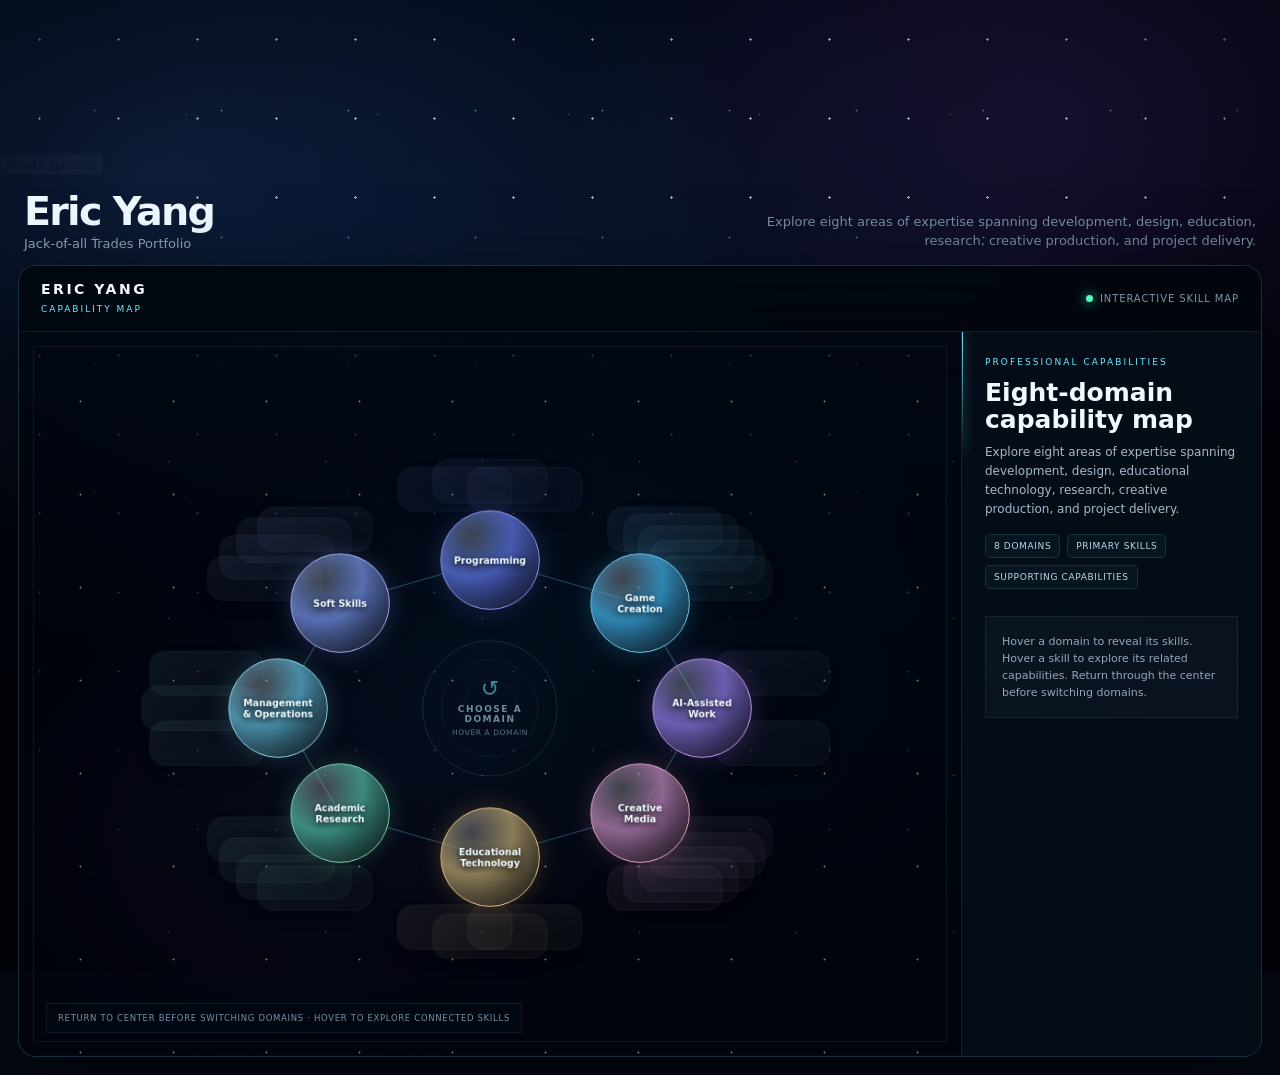
==== index.html @ 541bb597 "Update index.html" ====
<!DOCTYPE html>
<html lang="en">
<head>
  <meta charset="UTF-8">
  <meta name="viewport" content="width=device-width, initial-scale=1">
  <meta name="description" content="Eric Yang — Jack-of-all Trades Portfolio and interactive eight-domain capability map.">
  <title>Eric Yang | Jack-of-all Trades Portfolio</title>
<link rel="stylesheet" href="style.css?v=20260719-blurred-start">
</head>
<body>
<canvas id="voidStars" aria-hidden="true"></canvas>
<div class="start-screen" id="startScreen" role="dialog" aria-modal="true" aria-label="Start portfolio experience">
  <div class="start-screen-inner">
    <button class="start-button" id="startExploring" type="button">Start Exploring</button>
  </div>
</div>
<div class="page">
  <header class="hero">
    <div><h1>Eric Yang</h1><p>Jack-of-all Trades Portfolio</p></div>
    <p class="hero-note">Explore eight areas of expertise spanning development, design, education, research, creative production, and project delivery.</p>
  </header>
  <section class="shell">
    <div class="app">
      <div class="toolbar">
        <div class="brand"><b>ERIC YANG</b><span>Capability Map</span></div>
        <div class="status"><i></i>INTERACTIVE SKILL MAP</div>
      </div>
      <div class="main">
        <section class="stage" id="stage" aria-label="Interactive eight-domain capability map">
          <svg id="links"></svg>
          <div class="center" id="centerMark"><div class="center-copy"><span class="center-icon">↺</span><strong class="center-title" id="centerTitle">Choose a domain</strong><span class="center-hint" id="centerHint">Hover a domain</span></div></div>
          <div id="nodes"></div>
          <div class="lens" id="lens"></div>
          <div class="legend">Return to center before switching domains · Hover to explore connected skills</div>
        </section>
        <aside class="panel" id="panel" aria-live="polite"></aside>
      </div>
    </div>
  </section>
</div>
  <audio id="backgroundMusic" src="[data-uri]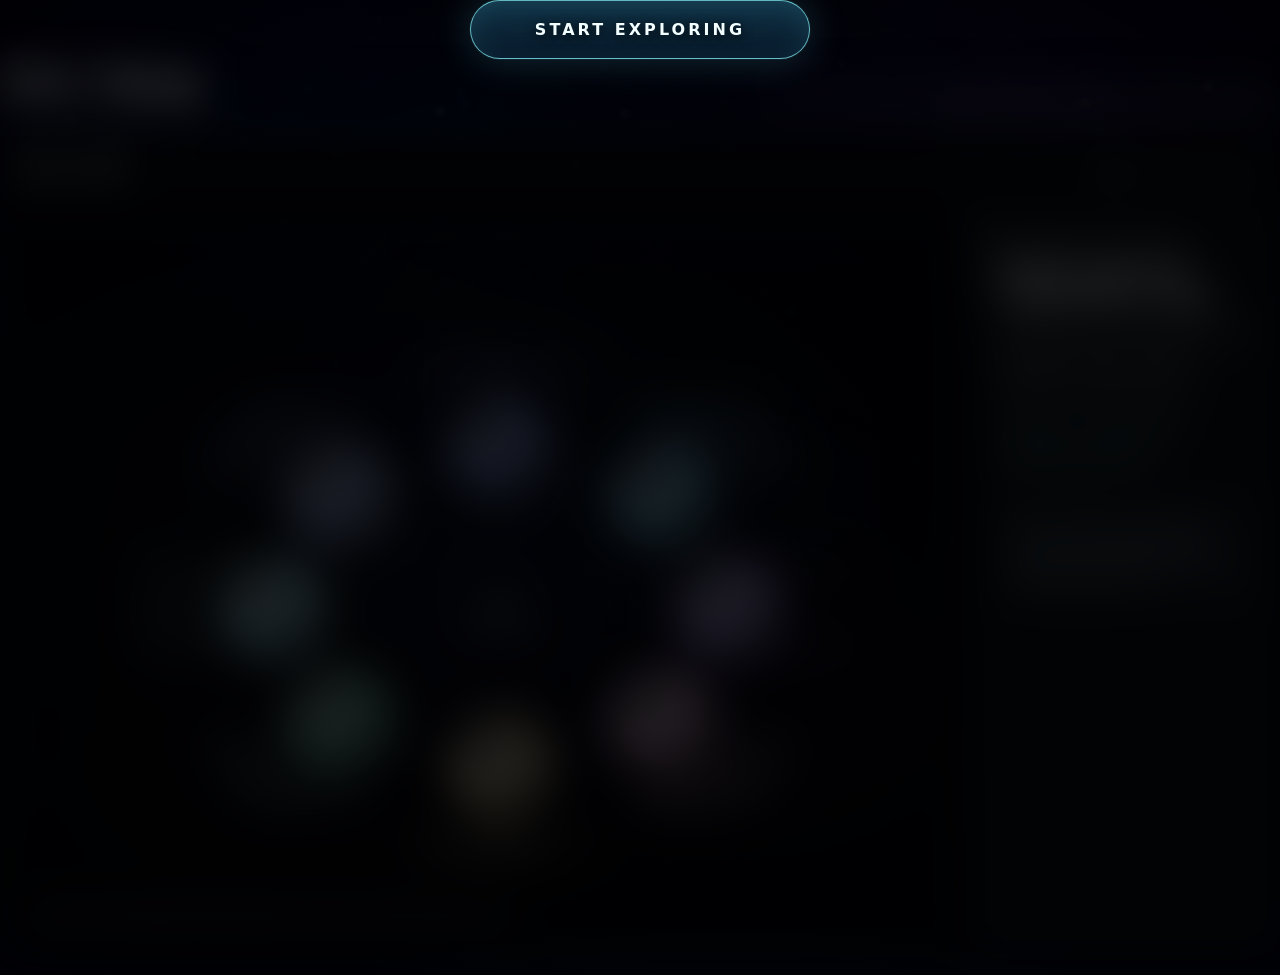
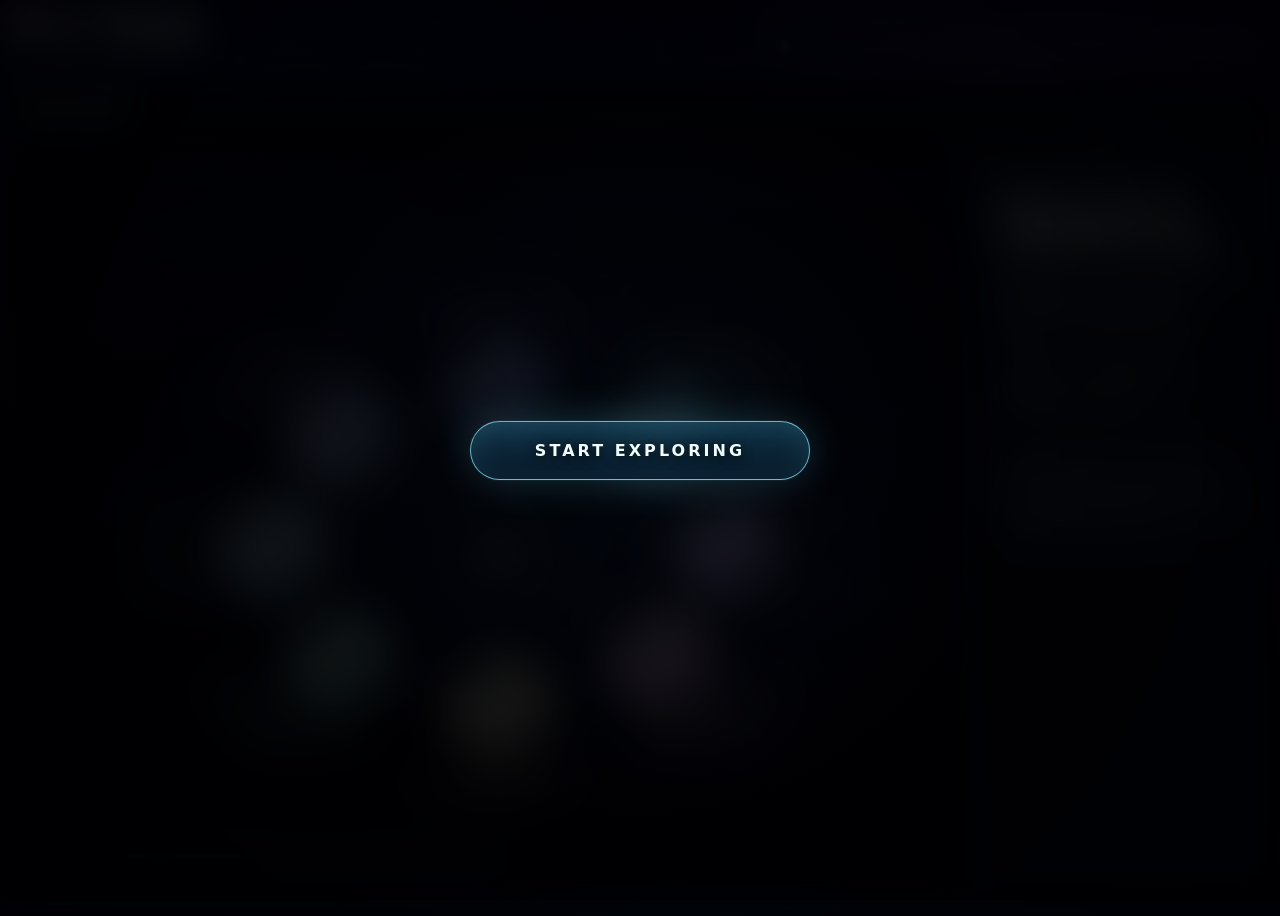
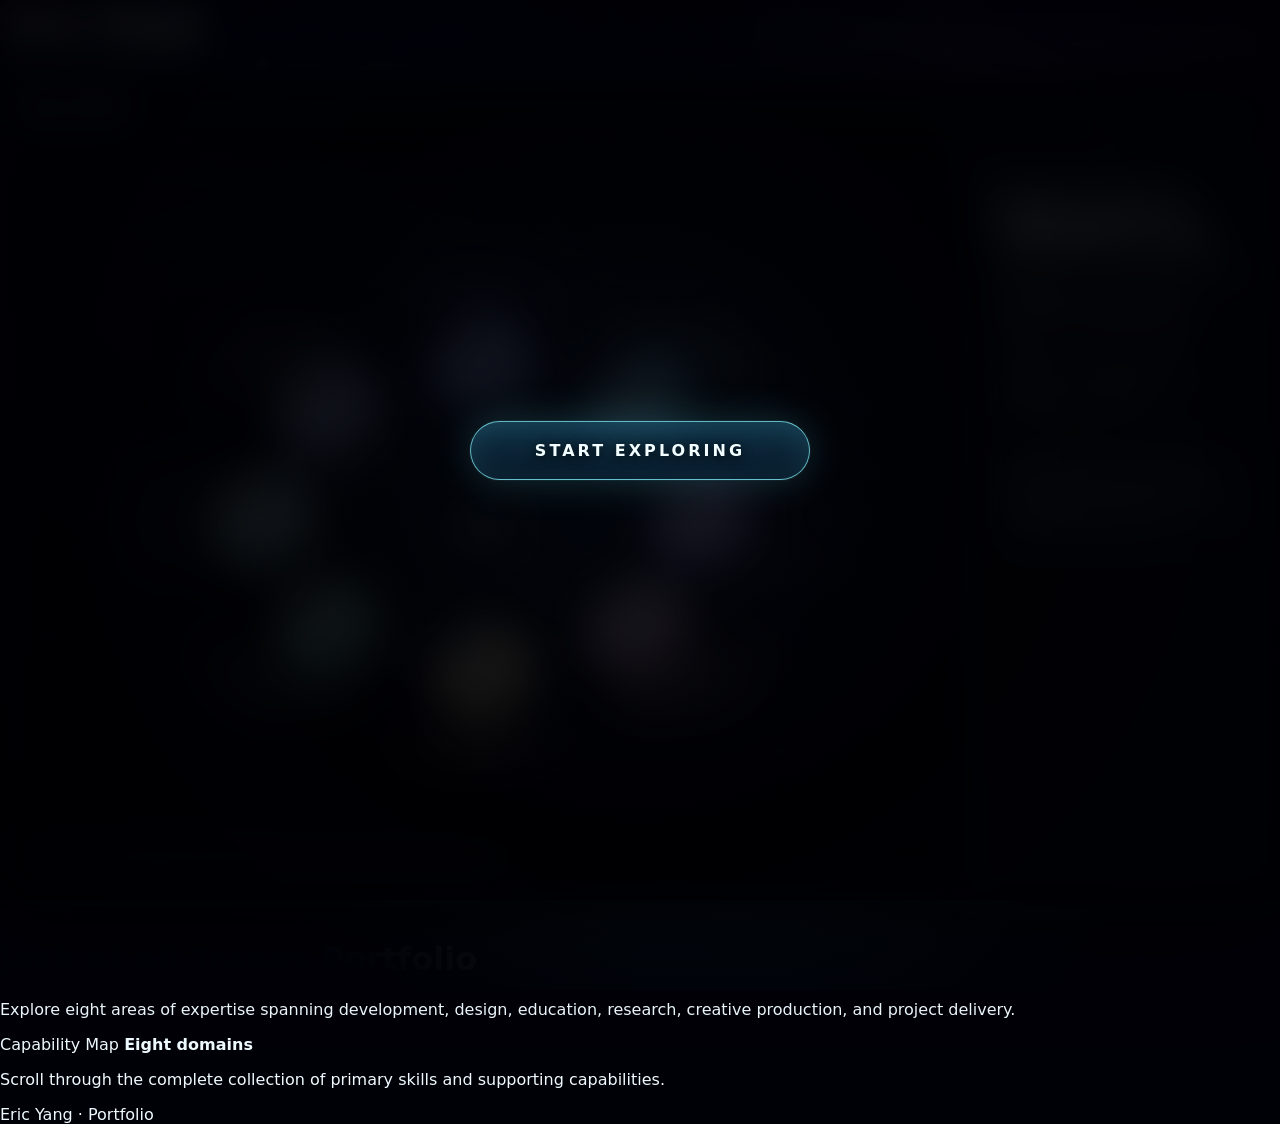
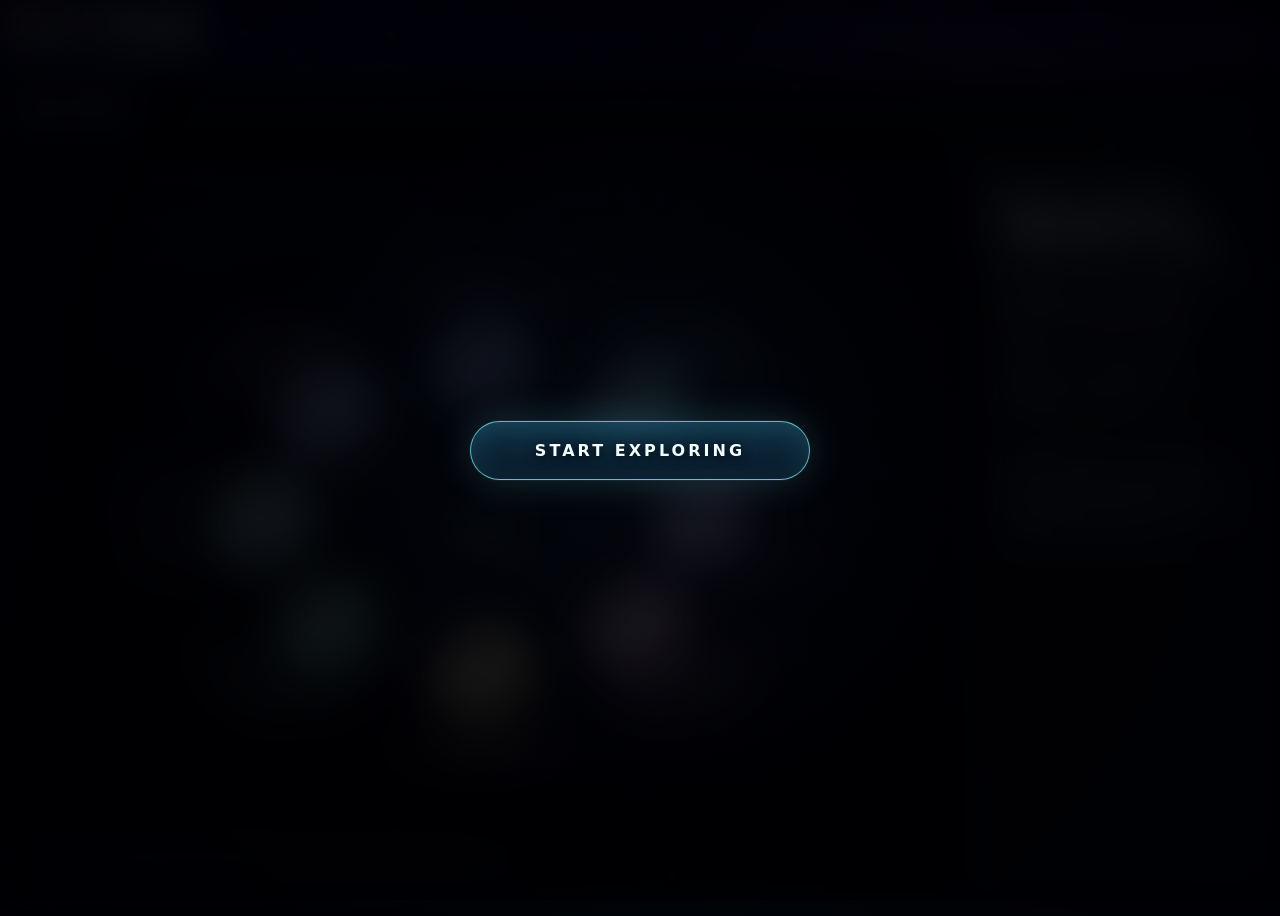
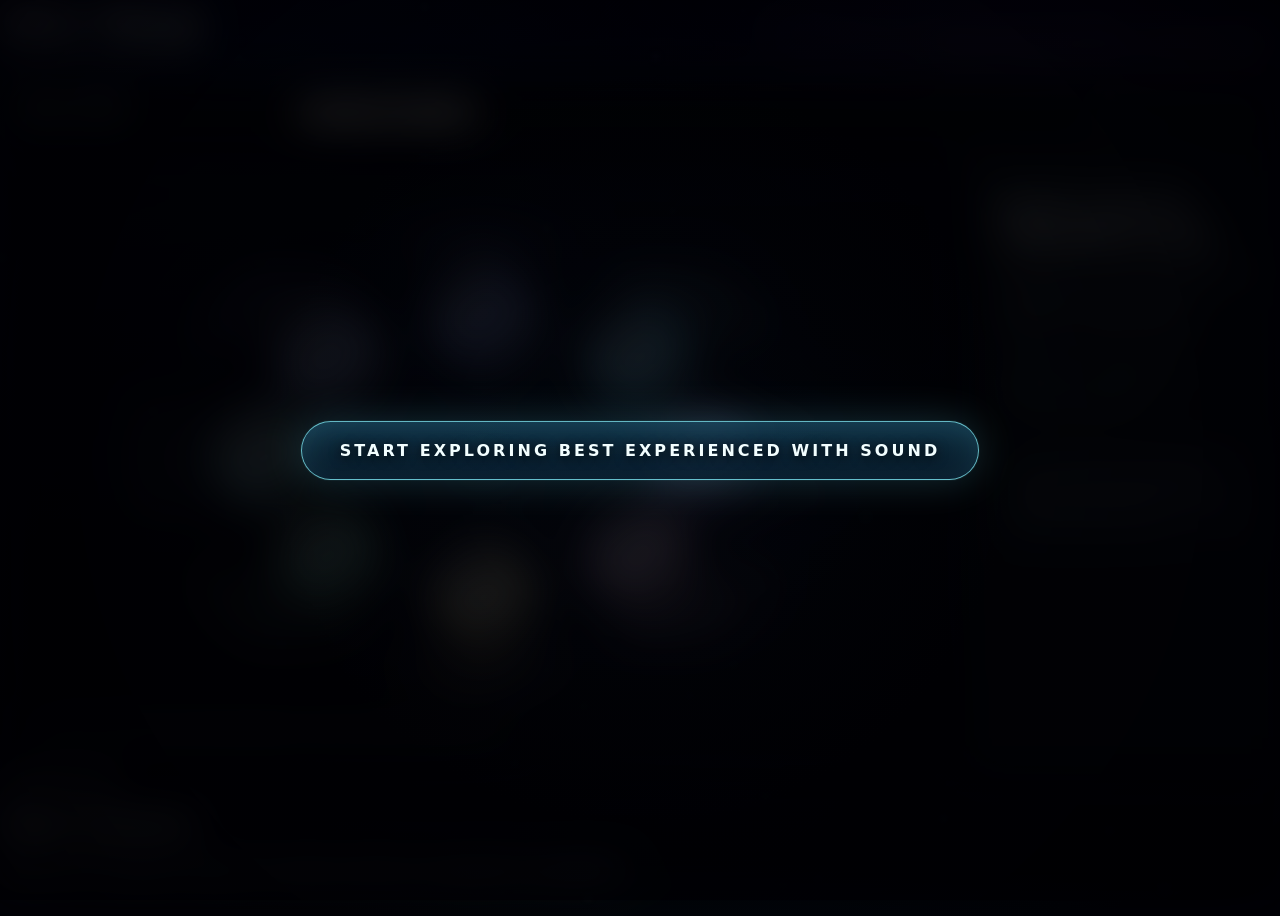
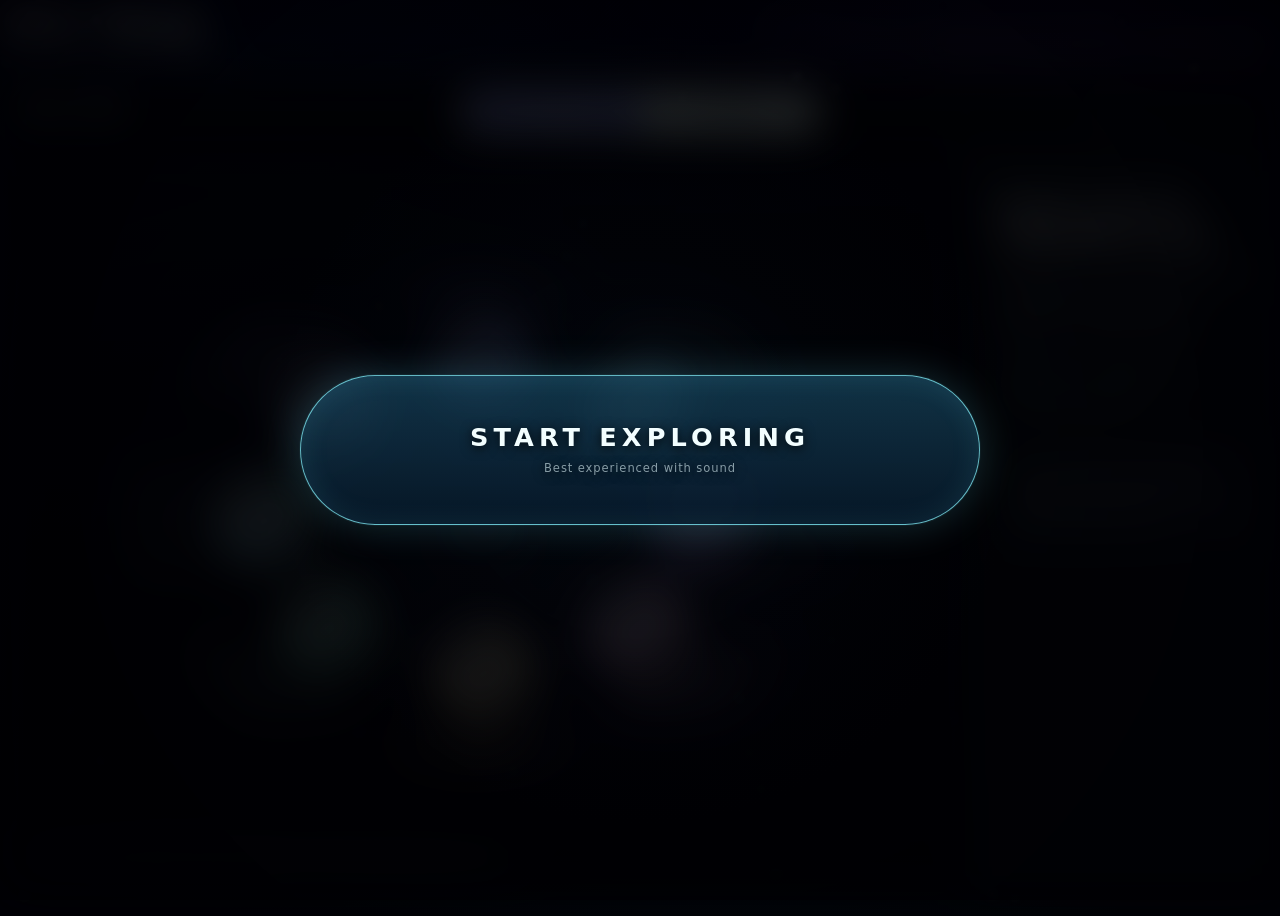
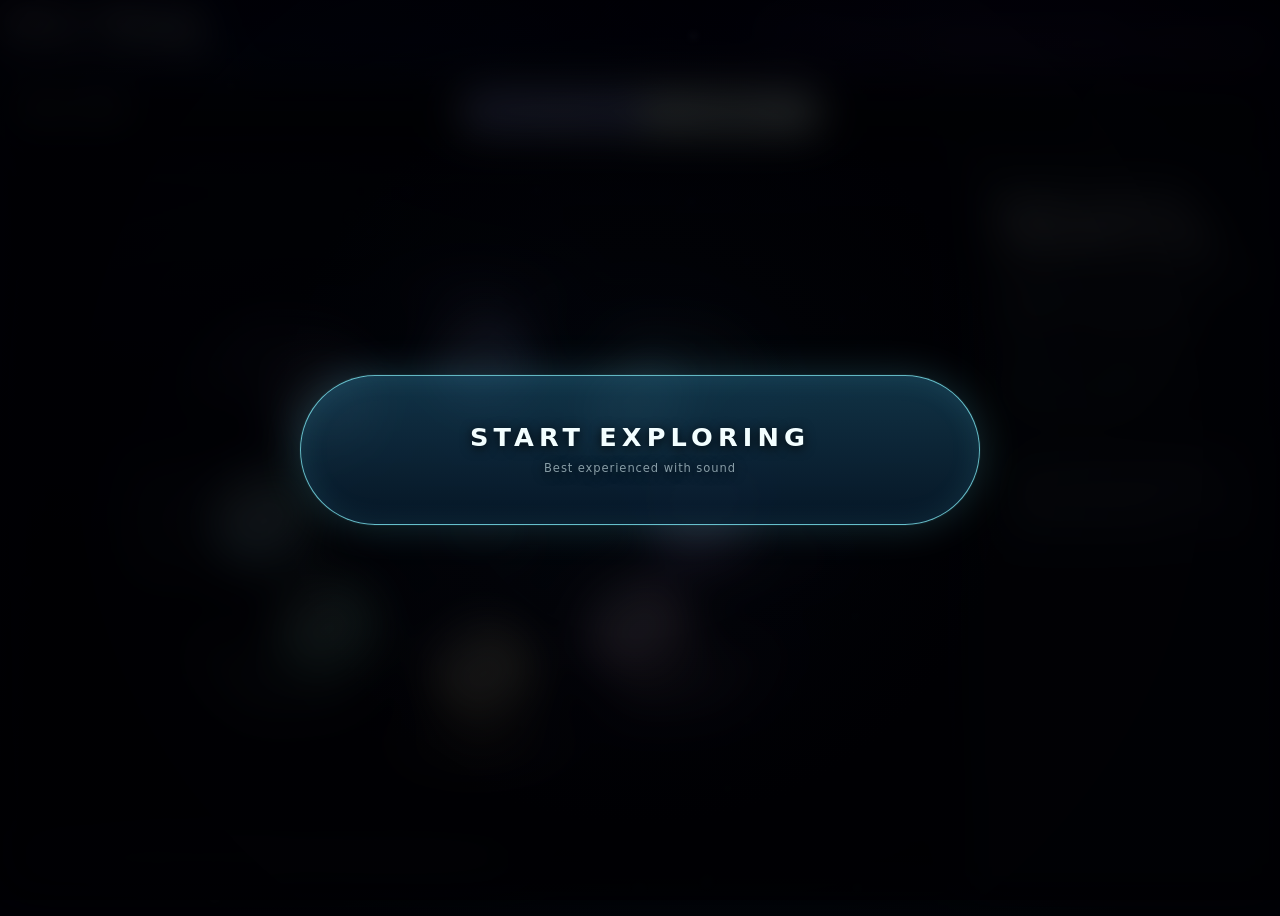
